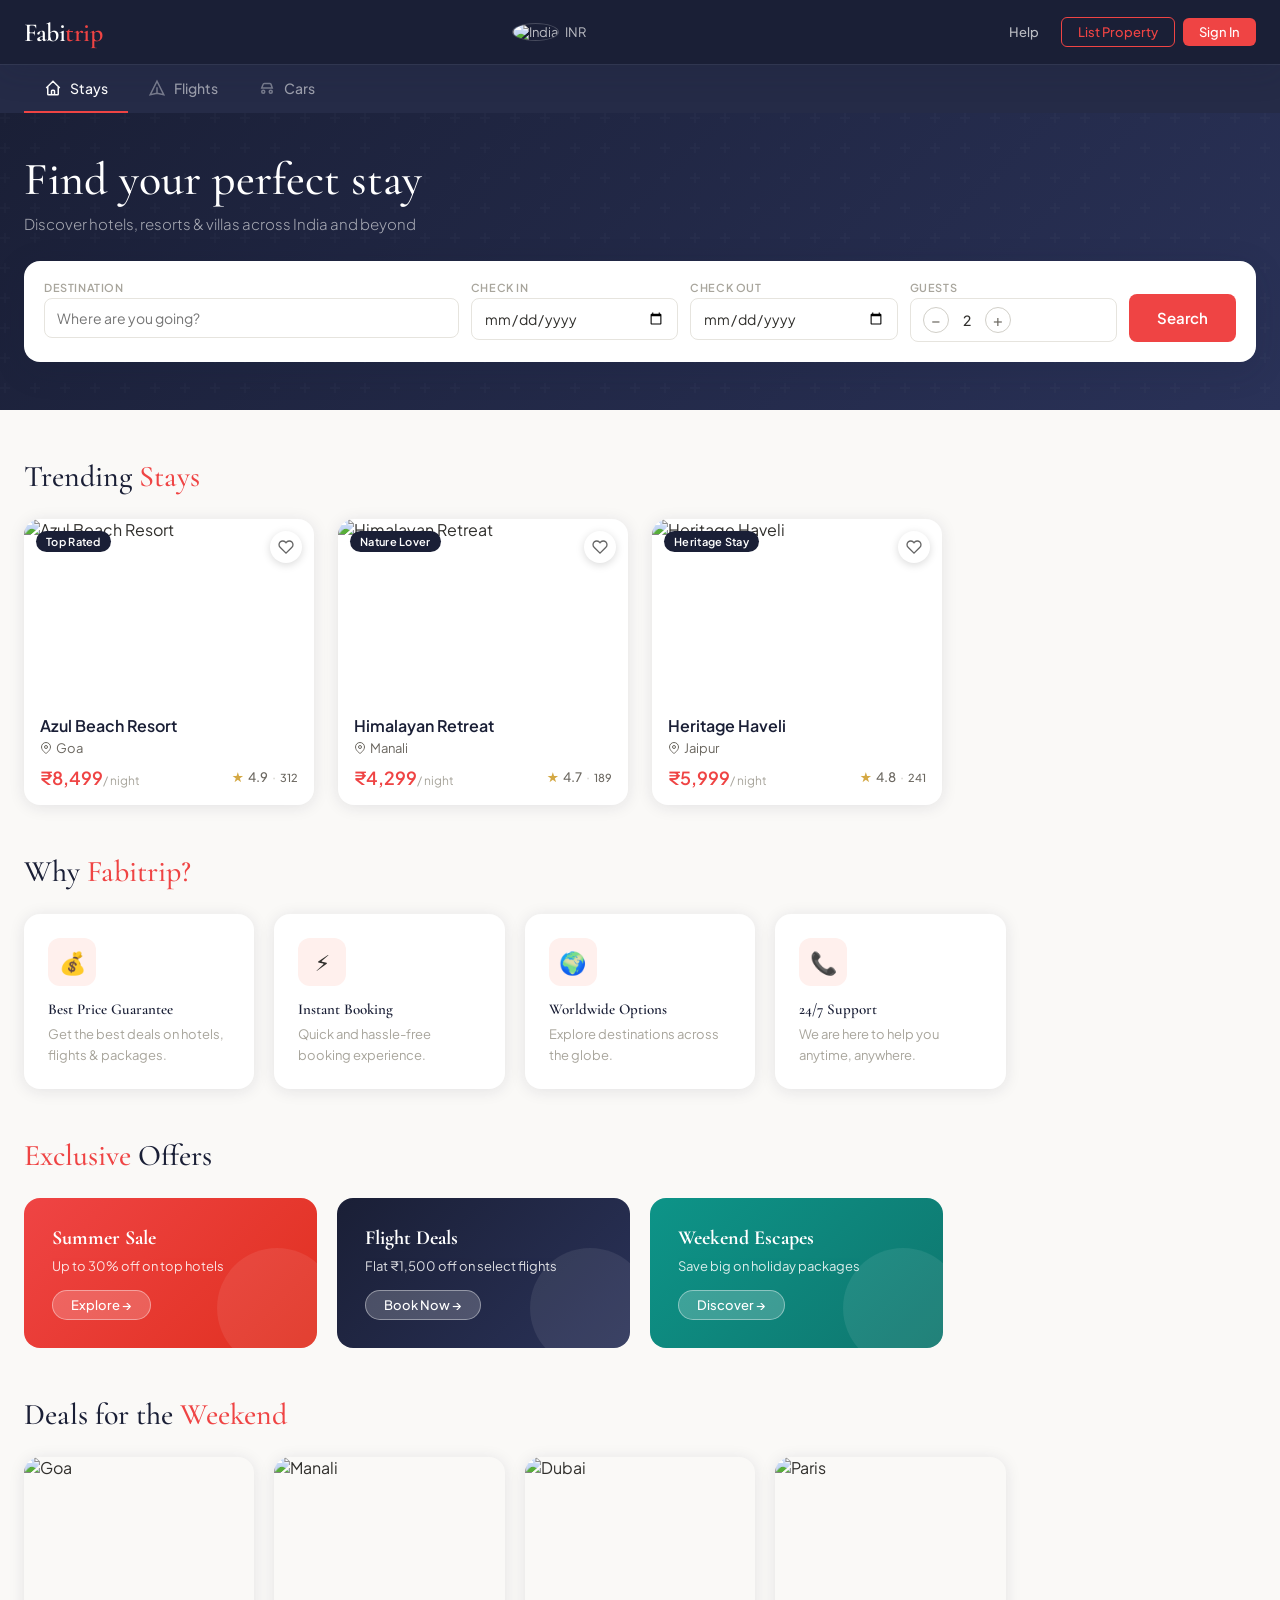
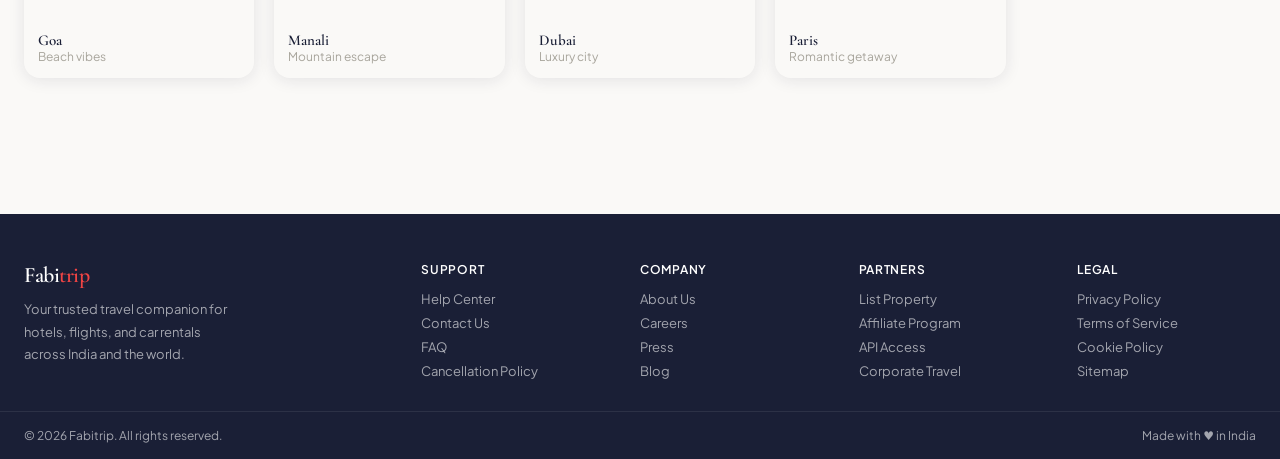
==== main.html @ 4a2791e6 "new added" ====
<!DOCTYPE html>
<html lang="en">
<head>
<meta charset="UTF-8">
<meta name="viewport" content="width=device-width, initial-scale=1.0">
<title>Fabitrip — Explore · Book · Travel</title>
<link rel="preconnect" href="https://fonts.googleapis.com">
<link rel="preconnect" href="https://fonts.gstatic.com" crossorigin>
<link href="https://fonts.googleapis.com/css2?family=Cormorant+Garamond:ital,wght@0,400;0,500;0,600;1,400&family=Plus+Jakarta+Sans:wght@300;400;500;600&display=swap" rel="stylesheet">
<style>
*,*::before,*::after{box-sizing:border-box;margin:0;padding:0}
:root{
  --navy:#1a1f36;--navy-light:#252b47;--coral:#ef4444;--coral-dark:#ef4444;--coral-light:#fff0ed;
  --cream:#faf9f7;--white:#ffffff;--g100:#f4f3f0;--g200:#e6e4de;--g300:#d1cfc8;--g400:#a8a59c;
  --g600:#6b6760;--g800:#302f2c;--gold:#d4a843;--shadow:0 2px 16px rgba(26,31,54,.10);--shadow-lg:0 8px 32px rgba(26,31,54,.16);
  --radius:10px;--radius-lg:16px;--radius-xl:24px;
}
body{font-family:'Plus Jakarta Sans',system-ui,sans-serif;background:var(--cream);color:var(--g800);min-height:100vh}
h1,h2,h3,.serif{font-family:'Cormorant Garamond',Georgia,serif}
a{text-decoration:none;color:inherit}
button{cursor:pointer;font-family:inherit;border:none;background:none}
input,select{font-family:inherit}
img{display:block;max-width:100%}
.hidden{display:none!important}

/* Header */
header{background:var(--navy);position:sticky;top:0;z-index:100;box-shadow:var(--shadow-lg)}
.header-inner{max-width:1280px;margin:0 auto;padding:0 24px;display:flex;align-items:center;justify-content:space-between;height:64px;gap:16px}
.logo{font-family:'Cormorant Garamond',serif;font-size:26px;font-weight:600;color:var(--white);letter-spacing:-0.5px;cursor:pointer}
.logo span{color:var(--coral)}
.header-nav{display:flex;gap:8px;align-items:center}
.header-nav button{color:rgba(255,255,255,.7);font-size:13px;font-weight:500;padding:6px 14px;border-radius:6px;transition:all .2s}
.header-nav button:hover{color:var(--white);background:rgba(255,255,255,.1)}
.btn-outline{border:1.5px solid var(--coral)!important;color:var(--coral)!important;padding:6px 16px!important;border-radius:6px!important}
.btn-outline:hover{background:var(--coral)!important;color:var(--white)!important}
.btn-solid{background:var(--coral)!important;color:var(--white)!important;padding:6px 16px!important;border-radius:6px!important}
.btn-solid:hover{background:var(--coral-dark)!important}
.currency-flag{display:flex;align-items:center;gap:6px;color:rgba(255,255,255,.7);font-size:13px}
.currency-flag img{height:18px;border-radius:50%;border:1px solid rgba(255,255,255,.2)}

/* Tab Bar */
.tab-bar{background:var(--navy-light);border-top:1px solid rgba(255,255,255,.07)}
.tab-inner{max-width:1280px;margin:0 auto;padding:0 24px;display:flex;gap:0}
.tab-btn{display:flex;align-items:center;gap:8px;padding:14px 20px;font-size:14px;font-weight:500;color:rgba(255,255,255,.55);border-bottom:2.5px solid transparent;transition:all .2s;cursor:pointer}
.tab-btn svg{width:18px;height:18px;opacity:.7}
.tab-btn.active{color:var(--white);border-bottom-color:var(--coral)}
.tab-btn.active svg{opacity:1}
.tab-btn:hover:not(.active){color:rgba(255,255,255,.85)}

/* Hero */
.hero{background:linear-gradient(135deg,var(--navy) 0%,#2a3258 100%);padding:40px 24px 48px;position:relative;overflow:hidden}
.hero::before{content:'';position:absolute;inset:0;background:url("data:image/svg+xml,%3Csvg width='60' height='60' viewBox='0 0 60 60' xmlns='http://www.w3.org/2000/svg'%3E%3Cg fill='none' fill-rule='evenodd'%3E%3Cg fill='%23ffffff' fill-opacity='0.02'%3E%3Cpath d='M36 34v-4h-2v4h-4v2h4v4h2v-4h4v-2h-4zm0-30V0h-2v4h-4v2h4v4h2V6h4V4h-4zM6 34v-4H4v4H0v2h4v4h2v-4h4v-2H6zM6 4V0H4v4H0v2h4v4h2V6h4V4H6z'/%3E%3C/g%3E%3C/g%3E%3C/svg%3E")}
.hero-inner{max-width:1280px;margin:0 auto;position:relative}
.hero h1{font-size:clamp(28px,4vw,46px);color:var(--white);font-weight:500;margin-bottom:8px;line-height:1.15}
.hero p{color:rgba(255,255,255,.6);font-size:15px;margin-bottom:28px;font-weight:300}

/* Search Box */
.search-box{background:var(--white);border-radius:var(--radius-lg);padding:20px;box-shadow:var(--shadow-lg)}
.search-row{display:grid;gap:12px}
.search-stays{grid-template-columns:2fr 1fr 1fr 1fr auto}
.search-flights{grid-template-columns:1.2fr 1.2fr 1fr 1fr auto}
.search-cars{grid-template-columns:2fr 1fr 1fr auto}
.field{display:flex;flex-direction:column;gap:4px;position:relative}
.field label{font-size:11px;font-weight:600;color:var(--g400);text-transform:uppercase;letter-spacing:.6px}
.field input,.field select{border:1.5px solid var(--g200);border-radius:8px;padding:10px 12px;font-size:14px;color:var(--g800);outline:none;transition:border-color .2s;width:100%}
.field input:focus,.field select:focus{border-color:var(--coral)}
.guests-ctrl{display:flex;align-items:center;gap:8px;border:1.5px solid var(--g200);border-radius:8px;padding:8px 12px}
.guests-ctrl button{width:26px;height:26px;border-radius:50%;border:1.5px solid var(--g300);font-size:16px;display:flex;align-items:center;justify-content:center;color:var(--g600);transition:all .2s}
.guests-ctrl button:hover{border-color:var(--coral);color:var(--coral)}
.guests-ctrl span{font-size:14px;font-weight:500;min-width:20px;text-align:center}
.search-btn{background:var(--coral);color:var(--white);border-radius:8px;padding:0 28px;font-size:15px;font-weight:600;height:48px;align-self:flex-end;transition:background .2s;white-space:nowrap}
.search-btn:hover{background:var(--coral-dark)}

/* Main content */
.main{max-width:1280px;margin:0 auto;padding:48px 24px}
.section-title{font-size:clamp(22px,3vw,30px);color:var(--navy);margin-bottom:24px;font-weight:500}
.section-title span{color:var(--coral)}

/* Cards Grid */
.cards-grid{display:grid;grid-template-columns:repeat(auto-fill,minmax(280px,1fr));gap:24px;margin-bottom:48px}
.card{background:var(--white);border-radius:var(--radius-lg);overflow:hidden;box-shadow:var(--shadow);transition:transform .25s,box-shadow .25s;cursor:pointer}
.card:hover{transform:translateY(-4px);box-shadow:var(--shadow-lg)}
.card-img{width:100%;height:180px;object-fit:cover;position:relative}
.card-img-wrap{position:relative;overflow:hidden;height:180px}
.card-img-wrap img{width:100%;height:100%;object-fit:cover;transition:transform .4s}
.card:hover .card-img-wrap img{transform:scale(1.05)}
.card-badge{position:absolute;top:12px;left:12px;background:var(--navy);color:var(--white);font-size:11px;font-weight:600;padding:4px 10px;border-radius:20px;letter-spacing:.3px}
.card-fav{position:absolute;top:12px;right:12px;width:32px;height:32px;border-radius:50%;background:var(--white);display:flex;align-items:center;justify-content:center;box-shadow:0 2px 8px rgba(0,0,0,.15);transition:transform .2s;z-index:2}
.card-fav:hover{transform:scale(1.1)}
.card-fav.active svg{fill:var(--coral);stroke:var(--coral)}
.card-body{padding:16px}
.card-name{font-size:16px;font-weight:600;color:var(--navy);margin-bottom:4px;font-family:'Plus Jakarta Sans',sans-serif}
.card-place{font-size:13px;color:var(--g600);display:flex;align-items:center;gap:4px;margin-bottom:10px}
.card-footer{display:flex;align-items:center;justify-content:space-between}
.card-price{font-size:18px;font-weight:600;color:var(--coral)}
.card-price span{font-size:12px;font-weight:400;color:var(--g400)}
.card-rating{display:flex;align-items:center;gap:4px;font-size:13px;font-weight:500;color:var(--g600)}
.star{color:var(--gold)}

/* Results Layout */
.results-layout{display:grid;grid-template-columns:260px 1fr;gap:28px;align-items:start}
.filter-panel{background:var(--white);border-radius:var(--radius-lg);padding:24px;box-shadow:var(--shadow);position:sticky;top:88px}
.filter-title{font-size:16px;font-weight:600;color:var(--navy);margin-bottom:20px;padding-bottom:12px;border-bottom:1.5px solid var(--g200)}
.filter-section{margin-bottom:24px}
.filter-section h4{font-size:12px;font-weight:600;color:var(--g400);text-transform:uppercase;letter-spacing:.6px;margin-bottom:12px}
.filter-range{width:100%;margin-bottom:8px;accent-color:var(--coral)}
.filter-price-display{display:flex;justify-content:space-between;font-size:13px;color:var(--g600)}
.filter-check{display:flex;align-items:center;gap:8px;margin-bottom:8px;cursor:pointer}
.filter-check input[type=checkbox]{accent-color:var(--coral);width:15px;height:15px;cursor:pointer}
.filter-check label{font-size:13px;color:var(--g800);cursor:pointer}
.filter-star-row{display:flex;gap:8px;flex-wrap:wrap}
.star-filter-btn{padding:4px 14px;border-radius:20px;border:1.5px solid var(--g200);font-size:13px;font-weight:500;color:var(--g600);transition:all .2s;cursor:pointer}
.star-filter-btn.active,.star-filter-btn:hover{border-color:var(--coral);color:var(--coral);background:var(--coral-light)}
.clear-filters{width:100%;margin-top:8px;padding:8px;border-radius:8px;border:1.5px solid var(--g200);font-size:13px;color:var(--g600);font-weight:500;transition:all .2s}
.clear-filters:hover{border-color:var(--coral);color:var(--coral)}

/* Sort Bar */
.sort-bar{display:flex;align-items:center;justify-content:space-between;margin-bottom:20px;flex-wrap:wrap;gap:12px}
.results-count{font-size:15px;color:var(--g600)}
.results-count strong{color:var(--navy)}
.sort-select{border:1.5px solid var(--g200);border-radius:8px;padding:8px 12px;font-size:13px;color:var(--g800);outline:none;cursor:pointer;transition:border-color .2s}
.sort-select:focus{border-color:var(--coral)}

/* Detail Modal */
.modal-overlay{position:fixed;inset:0;background:rgba(10,14,30,.65);z-index:200;display:flex;align-items:flex-start;justify-content:center;padding:24px;overflow-y:auto;backdrop-filter:blur(4px)}
.modal{background:var(--white);border-radius:var(--radius-xl);max-width:800px;width:100%;overflow:hidden;box-shadow:0 20px 60px rgba(0,0,0,.3);animation:slideUp .3s ease}
@keyframes slideUp{from{opacity:0;transform:translateY(30px)}to{opacity:1;transform:translateY(0)}}
.modal-img{width:100%;height:280px;object-fit:cover}
.modal-body{padding:28px}
.modal-header{display:flex;align-items:flex-start;justify-content:space-between;margin-bottom:16px}
.modal-name{font-size:26px;font-weight:500;color:var(--navy);line-height:1.2}
.modal-place{color:var(--g600);font-size:15px;margin-top:4px}
.modal-price-block{text-align:right}
.modal-price{font-size:28px;font-weight:600;color:var(--coral)}
.modal-price-sub{font-size:12px;color:var(--g400);margin-top:2px}
.modal-rating{display:flex;align-items:center;gap:6px;margin-bottom:20px}
.modal-rating .badge{background:var(--navy);color:var(--white);padding:4px 10px;border-radius:6px;font-size:13px;font-weight:600}
.modal-desc{font-size:15px;color:var(--g600);line-height:1.7;margin-bottom:24px}
.amenities-grid{display:grid;grid-template-columns:repeat(auto-fill,minmax(140px,1fr));gap:10px;margin-bottom:28px}
.amenity{display:flex;align-items:center;gap:8px;background:var(--g100);border-radius:8px;padding:8px 12px;font-size:13px;color:var(--g800)}
.amenity svg{width:16px;height:16px;color:var(--coral);flex-shrink:0}
.modal-actions{display:flex;gap:12px}
.modal-close{position:absolute;top:20px;right:20px;width:36px;height:36px;border-radius:50%;background:var(--white);box-shadow:0 2px 12px rgba(0,0,0,.15);display:flex;align-items:center;justify-content:center;color:var(--g800);font-size:18px;z-index:10;transition:all .2s}
.modal-close:hover{background:var(--g100)}
.modal-img-wrap{position:relative}
.btn-primary{background:var(--coral);color:var(--white);border-radius:8px;padding:12px 28px;font-size:15px;font-weight:600;transition:background .2s;border:none;cursor:pointer}
.btn-primary:hover{background:var(--coral-dark)}
.btn-secondary{background:var(--white);color:var(--navy);border-radius:8px;padding:12px 28px;font-size:15px;font-weight:600;border:1.5px solid var(--g200);transition:all .2s;cursor:pointer}
.btn-secondary:hover{border-color:var(--navy)}

/* Booking Form */
.booking-form{max-width:560px;margin:0 auto}
.booking-form h2{font-size:26px;color:var(--navy);margin-bottom:6px}
.booking-form .sub{color:var(--g600);font-size:14px;margin-bottom:28px}
.form-row{display:grid;grid-template-columns:1fr 1fr;gap:14px;margin-bottom:14px}
.form-group{display:flex;flex-direction:column;gap:6px;margin-bottom:14px}
.form-group label{font-size:12px;font-weight:600;color:var(--g400);text-transform:uppercase;letter-spacing:.5px}
.form-group input,.form-group select{border:1.5px solid var(--g200);border-radius:8px;padding:11px 14px;font-size:14px;color:var(--g800);outline:none;transition:border-color .2s}
.form-group input:focus,.form-group select:focus{border-color:var(--coral)}
.booking-summary{background:var(--g100);border-radius:var(--radius-lg);padding:20px;margin-bottom:24px}
.booking-summary h4{font-size:14px;font-weight:600;color:var(--navy);margin-bottom:14px}
.summary-row{display:flex;justify-content:space-between;font-size:14px;color:var(--g600);margin-bottom:8px}
.summary-row.total{font-weight:600;color:var(--navy);font-size:16px;padding-top:10px;border-top:1.5px solid var(--g200);margin-top:6px}
.back-btn{display:flex;align-items:center;gap:6px;color:var(--g600);font-size:14px;font-weight:500;margin-bottom:24px;cursor:pointer;transition:color .2s}
.back-btn:hover{color:var(--coral)}

/* Confirmation */
.confirm-screen{text-align:center;padding:60px 24px;max-width:480px;margin:0 auto}
.confirm-icon{width:80px;height:80px;border-radius:50%;background:#e8f8ef;display:flex;align-items:center;justify-content:center;margin:0 auto 24px}
.confirm-screen h2{font-size:30px;color:var(--navy);margin-bottom:12px}
.confirm-screen p{color:var(--g600);line-height:1.7;margin-bottom:8px}
.booking-ref{background:var(--g100);border-radius:10px;padding:16px;font-size:18px;font-weight:600;color:var(--navy);letter-spacing:2px;margin:20px 0}

/* Why Section */
.why-grid{display:grid;grid-template-columns:repeat(auto-fill,minmax(220px,1fr));gap:20px;margin-bottom:48px}
.why-card{background:var(--white);border-radius:var(--radius-lg);padding:24px;box-shadow:var(--shadow);transition:box-shadow .2s}
.why-card:hover{box-shadow:var(--shadow-lg)}
.why-icon{width:48px;height:48px;border-radius:12px;background:var(--coral-light);display:flex;align-items:center;justify-content:center;margin-bottom:14px}
.why-card h3{font-size:15px;font-weight:600;color:var(--navy);margin-bottom:6px}
.why-card p{font-size:13px;color:var(--g400);line-height:1.6}

/* Offers */
.offers-grid{display:grid;grid-template-columns:repeat(auto-fill,minmax(280px,1fr));gap:20px;margin-bottom:48px}
.offer-card{border-radius:var(--radius-lg);padding:28px;color:var(--white);position:relative;overflow:hidden}
.offer-card::before{content:'';position:absolute;right:-20px;bottom:-20px;width:120px;height:120px;border-radius:50%;background:rgba(255,255,255,.08)}
.offer-card h3{font-size:20px;font-family:'Cormorant Garamond',serif;margin-bottom:8px}
.offer-card p{font-size:13px;opacity:.85;margin-bottom:16px}
.offer-card .offer-btn{display:inline-block;background:rgba(255,255,255,.2);border:1px solid rgba(255,255,255,.4);padding:6px 18px;border-radius:20px;font-size:13px;font-weight:500;cursor:pointer;transition:background .2s}
.offer-card .offer-btn:hover{background:rgba(255,255,255,.35)}
.bg-coral{background:linear-gradient(135deg,#ef4444,#e03020)}
.bg-navy{background:linear-gradient(135deg,#1a1f36,#2a3258)}
.bg-teal{background:linear-gradient(135deg,#0d9488,#0f766e)}

/* Weekend Deals */
.weekend-grid{display:grid;grid-template-columns:repeat(auto-fill,minmax(220px,1fr));gap:20px;margin-bottom:48px}
.dest-card{border-radius:var(--radius-lg);overflow:hidden;box-shadow:var(--shadow);cursor:pointer;transition:transform .25s,box-shadow .25s;position:relative}
.dest-card:hover{transform:translateY(-3px);box-shadow:var(--shadow-lg)}
.dest-card img{width:100%;height:160px;object-fit:cover;display:block;transition:transform .4s}
.dest-card:hover img{transform:scale(1.07)}
.dest-card .dest-info{padding:14px}
.dest-card h3{font-size:15px;font-weight:600;color:var(--navy)}
.dest-card p{font-size:12px;color:var(--g400)}

/* Footer */
footer{background:var(--navy);color:rgba(255,255,255,.6);margin-top:40px}
.footer-inner{max-width:1280px;margin:0 auto;padding:48px 24px 24px;display:grid;grid-template-columns:2fr repeat(4,1fr);gap:40px}
.footer-brand .logo{font-size:22px;margin-bottom:10px;display:block}
.footer-brand p{font-size:13px;line-height:1.7;max-width:220px}
.footer-col h4{font-size:12px;font-weight:600;text-transform:uppercase;letter-spacing:.7px;color:var(--white);margin-bottom:14px}
.footer-col ul{list-style:none}
.footer-col li{font-size:13px;margin-bottom:8px;cursor:pointer;transition:color .2s}
.footer-col li:hover{color:var(--white)}
.footer-bottom{max-width:1280px;margin:0 auto;padding:16px 24px;border-top:1px solid rgba(255,255,255,.08);display:flex;justify-content:space-between;align-items:center;flex-wrap:wrap;gap:8px}
.footer-bottom p{font-size:12px}

/* Toast */
.toast{position:fixed;bottom:28px;left:50%;transform:translateX(-50%);background:var(--navy);color:var(--white);padding:12px 24px;border-radius:8px;font-size:14px;font-weight:500;z-index:999;opacity:0;transition:opacity .3s;pointer-events:none}
.toast.show{opacity:1}

/* Responsive */
@media(max-width:900px){
  .search-stays,.search-flights,.search-cars{grid-template-columns:1fr 1fr}
  .search-btn{grid-column:1/-1}
  .results-layout{grid-template-columns:1fr}
  .filter-panel{position:static}
  .footer-inner{grid-template-columns:repeat(2,1fr)}
  .footer-brand{grid-column:1/-1}
}
@media(max-width:600px){
  .header-nav .btn-outline,.currency-flag{display:none}
  .search-stays,.search-flights,.search-cars{grid-template-columns:1fr}
  .form-row{grid-template-columns:1fr}
  .modal-header{flex-direction:column;gap:12px}
  .modal-price-block{text-align:left}
}

/* View transitions */
.view{animation:fadeIn .3s ease}
@keyframes fadeIn{from{opacity:0;transform:translateY(8px)}to{opacity:1;transform:translateY(0)}}

/* Empty state */
.empty-state{text-align:center;padding:60px 20px;color:var(--g400)}
.empty-state svg{margin:0 auto 16px;opacity:.4}
.empty-state h3{font-size:18px;color:var(--g600);margin-bottom:8px}
</style>
</head>
<body>

<!-- Header -->
<header>
  <div class="header-inner">
    <div class="logo" onclick="goHome()">Fabi<span>trip</span></div>
    <div class="currency-flag">
      <img src="https://flagcdn.com/w40/in.png" alt="India">
      <span>INR</span>
    </div>
    <nav class="header-nav">
      <button onclick="showToast('Help Centre coming soon!')">Help</button>
      <button class="btn-outline" onclick="showToast('List your property feature coming soon!')">List Property</button>
      <button class="btn-solid" onclick="showToast('Sign in coming soon!')">Sign In</button>
    </nav>
  </div>
</header>

<!-- Tab Bar -->
<div class="tab-bar">
  <div class="tab-inner">
    <button class="tab-btn active" id="tab-stays" onclick="switchTab('stays')">
      <svg viewBox="0 0 24 24" fill="none" stroke="currentColor" stroke-width="2"><path d="M3 12l2-2m0 0l7-7 7 7M5 10v10a1 1 0 001 1h3m10-11l2 2m-2-2v10a1 1 0 01-1 1h-3m-6 0a1 1 0 001-1v-4a1 1 0 011-1h2a1 1 0 011 1v4a1 1 0 001 1m-6 0h6"/></svg>
      Stays
    </button>
    <button class="tab-btn" id="tab-flights" onclick="switchTab('flights')">
      <svg viewBox="0 0 24 24" fill="none" stroke="currentColor" stroke-width="2"><path d="M12 19l9 2-9-18-9 18 9-2zm0 0v-8"/></svg>
      Flights
    </button>
    <button class="tab-btn" id="tab-cars" onclick="switchTab('cars')">
      <svg viewBox="0 0 24 24" fill="none" stroke="currentColor" stroke-width="2"><path d="M9 17a2 2 0 11-4 0 2 2 0 014 0zm10 0a2 2 0 11-4 0 2 2 0 014 0zm-14-5h14l-1.7-5.1A2 2 0 0015.4 6H8.6a2 2 0 00-1.9 1.4L5 12z"/></svg>
      Cars
    </button>
  </div>
</div>

<!-- App Root -->
<div id="app"></div>

<!-- Toast -->
<div class="toast" id="toast"></div>

<script>
// ============================================================
// DATA
// ============================================================
const stays = [
  {id:'s1',name:'Azul Beach Resort',place:'Goa',type:'Resort',price:8499,rating:4.9,reviews:312,img:'https://images.unsplash.com/photo-1610641818989-c2051b5e2cfd?w=600',badge:'Top Rated',desc:'A stunning beachfront resort nestled among swaying palms, offering breathtaking ocean views and world-class amenities. Perfect for romantic getaways and family vacations alike.',amenities:['Swimming Pool','Free WiFi','Spa','Restaurant','Beach Access','Bar','Air Conditioning','Parking'],nights:1},
  {id:'s2',name:'Himalayan Retreat',place:'Manali',type:'Boutique',price:4299,rating:4.7,reviews:189,img:'https://images.unsplash.com/photo-1501785888041-af3ef285b470?w=600',badge:'Nature Lover',desc:'A cozy mountain sanctuary tucked between snow-capped peaks and cedar forests. Wake up to panoramic Himalayan views and enjoy bonfires under the stars.',amenities:['Mountain Views','Bonfire','Trekking','Free WiFi','Restaurant','Heating','Room Service','Parking'],nights:1},
  {id:'s3',name:'Heritage Haveli',place:'Jaipur',type:'Heritage',price:5999,rating:4.8,reviews:241,img:'https://images.unsplash.com/photo-1564501049412-61c2a3083791?w=600',badge:'Heritage Stay',desc:'Step back in time at this magnificent 18th-century haveli restored to its former glory. Intricate frescoes, arched corridors, and royal hospitality define every moment.',amenities:['Heritage Architecture','Rooftop Restaurant','Cultural Shows','Free WiFi','Spa','Swimming Pool','Guided Tours','Airport Transfer'],nights:1},
  {id:'s4',name:'Coorg Plantation Bungalow',place:'Coorg',type:'Villa',price:3799,rating:4.6,reviews:156,img:'https://images.unsplash.com/photo-1596386461350-326ccb383e9f?w=600',badge:'Eco Stay',desc:'Immerse yourself in lush coffee and spice plantations in the Scotland of India. A serene villa stay with nature walks, coffee tastings, and misty mornings.',amenities:['Plantation Walks','Coffee Tasting','Private Garden','Free WiFi','Organic Meals','Cycling','Bird Watching','Pool'],nights:1},
  {id:'s5',name:'Burj Al Arab Tower',place:'Dubai',type:'Luxury',price:45000,rating:5.0,reviews:524,img:'https://images.unsplash.com/photo-1512453979798-5ea266f8880c?w=600',badge:'Ultra Luxury',desc:'The world\'s most iconic hotel experience. Unmatched opulence with private butler service, gold-leaf interiors, and your own helipad. Redefine what luxury means.',amenities:['Private Butler','Helipad','Multiple Restaurants','Infinity Pool','Private Beach','Spa','Rolls Royce Transfer','Yacht Charter'],nights:1},
  {id:'s6',name:'Le Marais Boutique',place:'Paris',type:'Boutique',price:22000,rating:4.8,reviews:398,img:'https://images.unsplash.com/photo-1499856871958-5b9627545d1a?w=600',badge:'City Gem',desc:'A charming Haussmann-era hotel in the heart of Paris\'s most fashionable neighbourhood. Exquisite French decor, neighbourhood cafés, and the Eiffel Tower minutes away.',amenities:['City Centre','Free WiFi','Concierge','Breakfast Included','Bar','Rooftop Terrace','Metro Access','Luggage Storage'],nights:1},
];

const flights = [
  {id:'f1',name:'IndiGo',place:'Delhi → Mumbai',type:'Domestic',price:4200,rating:4.5,reviews:2341,img:'https://images.unsplash.com/photo-1436491865332-7a61a109cc05?w=600',badge:'Non-stop',desc:'IndiGo 6E-501 • DEP 06:15 • ARR 08:30 • Duration 2h 15m • Airbus A320neo • On-time performance 94%',amenities:['Non-stop','Snacks on Board','USB Charging','Web Check-in','Extra Legroom Available','6E Connect WiFi','Flexi Fare','Zero Cancellation'],nights:0,from:'Delhi',to:'Mumbai',duration:'2h 15m'},
  {id:'f2',name:'Air India',place:'Kolkata → Delhi',type:'Domestic',price:5800,rating:4.3,reviews:1876,img:'https://images.unsplash.com/photo-1504198453319-5ce911bafcde?w=600',badge:'Full Service',desc:'AI-401 • DEP 09:00 • ARR 11:15 • Duration 2h 15m • Boeing 787 Dreamliner • Full meal service included',amenities:['Full Meal Service','Extra Baggage','Entertainment','USB Charging','Miles Program','Complimentary Drinks','Recliner Seats','On-Time Guarantee'],nights:0,from:'Kolkata',to:'Delhi',duration:'2h 15m'},
  {id:'f3',name:'SpiceJet',place:'Bangalore → Goa',type:'Domestic',price:3900,rating:4.2,reviews:987,img:'https://images.unsplash.com/photo-1493238792000-8113da705763?w=600',badge:'Budget',desc:'SG-101 • DEP 14:30 • ARR 15:45 • Duration 1h 15m • Boeing 737-800 • Best budget option on this route',amenities:['Budget Friendly','Punctual','Snacks Available','Window Seats','Web Check-in','Priority Boarding','SpiceMax Option','Flexi Booking'],nights:0,from:'Bangalore',to:'Goa',duration:'1h 15m'},
  {id:'f4',name:'Vistara',place:'Hyderabad → Chennai',type:'Domestic',price:4500,rating:4.7,reviews:1432,img:'https://images.unsplash.com/photo-1540962351504-03099e0a754b?w=600',badge:'Premium',desc:'UK-891 • DEP 07:00 • ARR 08:15 • Duration 1h 15m • Airbus A321 • Premium economy experience at economy price',amenities:['Premium Service','Gourmet Snacks','Wider Seats','Priority Boarding','Club Vistara Miles','Entertainment','Extra Baggage','Lounge Access'],nights:0,from:'Hyderabad',to:'Chennai',duration:'1h 15m'},
  {id:'f5',name:'Emirates',place:'Mumbai → Dubai',type:'International',price:18500,rating:4.9,reviews:4521,img:'https://images.unsplash.com/photo-1569629743817-70d8db6c323b?w=600',badge:'Award Winner',desc:'EK-502 • DEP 23:45 • ARR 02:00+1 • Duration 3h 15m • Boeing 777-300ER • 5-star airline experience',amenities:['ICE Entertainment','Gourmet Dining','Bar Onboard','Skywards Miles','Generous Baggage','Lie-flat Business','Lounge Access','Chauffeur Drive'],nights:0,from:'Mumbai',to:'Dubai',duration:'3h 15m'},
  {id:'f6',name:'Air France',place:'Delhi → Paris',type:'International',price:55000,rating:4.8,reviews:2987,img:'https://images.unsplash.com/photo-1436491865332-7a61a109cc05?w=600',badge:'Premium',desc:'AF-226 • DEP 02:15 • ARR 08:30 • Duration 9h 15m • Airbus A350-900 • Direct flight with premium French service',amenities:['Direct Flight','Premium Cuisine','Flying Blue Miles','Entertainment','Generous Baggage','Business Upgrade','Lounge Access','Priority Service'],nights:0,from:'Delhi',to:'Paris',duration:'9h 15m'},
];

const cars = [
  {id:'c1',name:'Maruti Swift Dzire',place:'₹1,200/day',type:'Sedan',price:1200,rating:4.5,reviews:432,img:'https://images.unsplash.com/photo-1552519507-da3b142c6e3d?w=600',badge:'Best Seller',desc:'India\'s most trusted sedan for city and highway drives. Fuel-efficient, comfortable, and reliable. Perfect for solo travelers and couples.',amenities:['Air Conditioning','Bluetooth Music','GPS Navigation','4 Seats','Unlimited KMs','Fuel Efficient','24/7 Roadside','Full Insurance'],nights:0},
  {id:'c2',name:'Hyundai Creta',place:'₹2,200/day',type:'SUV',price:2200,rating:4.7,reviews:312,img:'https://images.unsplash.com/photo-1549924231-f129b911e442?w=600',badge:'Top SUV',desc:'The quintessential Indian SUV for all terrains. Spacious, powerful, and stylish. Ideal for family road trips and mountain adventures.',amenities:['Sunroof','Apple CarPlay','6 Airbags','5 Seats','Cruise Control','360 Camera','Wireless Charging','Full Insurance'],nights:0},
  {id:'c3',name:'Toyota Innova Crysta',place:'₹3,500/day',type:'MPV',price:3500,rating:4.8,reviews:276,img:'https://images.unsplash.com/photo-1502877338535-766e1452684a?w=600',badge:'Family Pick',desc:'The ultimate family hauler trusted by millions. 7 seats, massive boot space, and diesel efficiency for long road trips across India.',amenities:['7 Seats','Rear AC','Large Boot','GPS','Captain Seats','USB Ports','Full Insurance','Driver Optional'],nights:0},
  {id:'c4',name:'BMW 5 Series',place:'₹8,500/day',type:'Luxury',price:8500,rating:4.9,reviews:124,img:'https://images.unsplash.com/photo-1555215695-3004980ad54e?w=600',badge:'Luxury Ride',desc:'The pinnacle of executive travel. Arrive in style with the iconic BMW 5 Series. Perfect for business meetings and special occasions.',amenities:['Leather Seats','HUD Display','Harman Kardon','5 Seats','Adaptive Cruise','Ambient Lighting','360 Camera','Chauffeur Option'],nights:0},
  {id:'c5',name:'Tata Nexon EV',place:'₹1,800/day',type:'Electric',price:1800,rating:4.6,reviews:198,img:'https://images.unsplash.com/photo-1593941707882-a5bba14938c7?w=600',badge:'Eco Choice',desc:'Drive the future today. India\'s #1 electric SUV with 450km range per charge. Zero emissions, cutting-edge tech, and full savings on fuel.',amenities:['450km Range','Fast Charging','Sunroof','Connected Car','5 Seats','ADAS Safety','Wireless CarPlay','Full Insurance'],nights:0},
  {id:'c6',name:'Mahindra Thar',place:'₹2,800/day',type:'Adventure',price:2800,rating:4.6,reviews:221,img:'https://images.unsplash.com/photo-1519641471654-76ce0107ad1b?w=600',badge:'Adventure',desc:'For those who live off the beaten path. The legendary Thar conquers every terrain from beaches to mountain passes. Born for adventure.',amenities:['4WD Mode','Convertible Top','Off-road Ready','4 Seats','High Ground Clearance','Rock Crawl Mode','GPS','Full Insurance'],nights:0},
];

const destinations = [
  {name:'Goa',desc:'Beach vibes',img:'https://images.unsplash.com/photo-1507525428034-b723cf961d3e?w=400'},
  {name:'Manali',desc:'Mountain escape',img:'https://images.unsplash.com/photo-1501785888041-af3ef285b470?w=400'},
  {name:'Dubai',desc:'Luxury city',img:'https://images.unsplash.com/photo-1512453979798-5ea266f8880c?w=400'},
  {name:'Paris',desc:'Romantic getaway',img:'https://images.unsplash.com/photo-1499856871958-5b9627545d1a?w=400'},
];

// ============================================================
// STATE
// ============================================================
const S = {
  view: 'home',
  tab: 'stays',
  search: {destination:'',checkIn:'',checkOut:'',guests:2,from:'',to:'',date:'',cls:'Economy',pickup:'',pickupDate:'',pickupTime:''},
  filters: {maxPrice:60000,rating:0,types:[],amenities:[]},
  sort: 'popularity',
  selectedItem: null,
  showDetail: false,
  wishlist: new Set(),
  bookingData: {},
  bookingRef: '',
};

function getData(){return S.tab==='stays'?stays:S.tab==='flights'?flights:cars}

function getFiltered(){
  let data = getData();
  if(S.filters.maxPrice < 60000) data = data.filter(d=>d.price <= S.filters.maxPrice);
  if(S.filters.rating > 0) data = data.filter(d=>d.rating >= S.filters.rating);
  if(S.filters.types.length > 0) data = data.filter(d=>S.filters.types.includes(d.type));
  if(S.sort==='price_asc') data = [...data].sort((a,b)=>a.price-b.price);
  else if(S.sort==='price_desc') data = [...data].sort((a,b)=>b.price-a.price);
  else if(S.sort==='rating') data = [...data].sort((a,b)=>b.rating-a.rating);
  return data;
}

// ============================================================
// RENDER ENGINE
// ============================================================
function render(){
  const app = document.getElementById('app');
  if(S.showDetail) renderDetail();
  else if(S.view==='home') app.innerHTML = renderHome();
  else if(S.view==='results') app.innerHTML = renderResults();
  else if(S.view==='booking') app.innerHTML = renderBooking();
  else if(S.view==='confirmation') app.innerHTML = renderConfirmation();
  attachEvents();
}

// ============================================================
// HOME VIEW
// ============================================================
function renderHome(){
  return `
  <div class="view">
  <div class="hero">
    <div class="hero-inner">
      <h1>${S.tab==='stays'?'Find your perfect stay':S.tab==='flights'?'Fly anywhere in the world':'Find the perfect rental car'}</h1>
      <p>${S.tab==='stays'?'Discover hotels, resorts & villas across India and beyond':S.tab==='flights'?'Compare flights from top airlines at the best prices':'Explore destinations with top-quality rental cars'}</p>
      ${renderSearchForm()}
    </div>
  </div>
  <div class="main">
    <h2 class="section-title">${S.tab==='stays'?'Trending <span>Stays</span>':S.tab==='flights'?'Popular <span>Flights</span>':'Top <span>Car Rentals</span>'}</h2>
    <div class="cards-grid">${getData().slice(0,3).map(renderCard).join('')}</div>
    <h2 class="section-title">Why <span>Fabitrip?</span></h2>
    <div class="why-grid">
      ${[['💰','Best Price Guarantee','Get the best deals on hotels, flights & packages.'],
         ['⚡','Instant Booking','Quick and hassle-free booking experience.'],
         ['🌍','Worldwide Options','Explore destinations across the globe.'],
         ['📞','24/7 Support','We are here to help you anytime, anywhere.']].map(([icon,title,desc])=>`
        <div class="why-card"><div class="why-icon" style="font-size:22px">${icon}</div><h3>${title}</h3><p>${desc}</p></div>`).join('')}
    </div>
    <h2 class="section-title"><span>Exclusive</span> Offers</h2>
    <div class="offers-grid">
      <div class="offer-card bg-coral"><h3>Summer Sale</h3><p>Up to 30% off on top hotels</p><span class="offer-btn" onclick="switchTab('stays');doSearch()">Explore →</span></div>
      <div class="offer-card bg-navy"><h3>Flight Deals</h3><p>Flat ₹1,500 off on select flights</p><span class="offer-btn" onclick="switchTab('flights');doSearch()">Book Now →</span></div>
      <div class="offer-card bg-teal"><h3>Weekend Escapes</h3><p>Save big on holiday packages</p><span class="offer-btn" onclick="doSearch()">Discover →</span></div>
    </div>
    <h2 class="section-title">Deals for the <span>Weekend</span></h2>
    <div class="weekend-grid">
      ${destinations.map(d=>`
        <div class="dest-card" onclick="searchDestination('${d.name}')">
          <img src="${d.img}&auto=format" alt="${d.name}" loading="lazy">
          <div class="dest-info"><h3>${d.name}</h3><p>${d.desc}</p></div>
        </div>`).join('')}
    </div>
  </div>
  ${renderFooter()}
  </div>`;
}

// ============================================================
// SEARCH FORM
// ============================================================
function renderSearchForm(){
  if(S.tab==='stays'){
    return `<div class="search-box"><div class="search-row search-stays">
      <div class="field"><label>Destination</label><input id="s-dest" placeholder="Where are you going?" value="${S.search.destination}"></div>
      <div class="field"><label>Check In</label><input id="s-in" type="date" value="${S.search.checkIn}"></div>
      <div class="field"><label>Check Out</label><input id="s-out" type="date" value="${S.search.checkOut}"></div>
      <div class="field"><label>Guests</label><div class="guests-ctrl"><button onclick="changeGuests(-1)">−</button><span id="g-count">${S.search.guests}</span><button onclick="changeGuests(1)">+</button></div></div>
      <button class="search-btn" onclick="doSearch()">Search</button>
    </div></div>`;
  }
  if(S.tab==='flights'){
    return `<div class="search-box"><div class="search-row search-flights">
      <div class="field"><label>From</label><input id="f-from" placeholder="City or airport" value="${S.search.from}"></div>
      <div class="field"><label>To</label><input id="f-to" placeholder="City or airport" value="${S.search.to}"></div>
      <div class="field"><label>Date</label><input id="f-date" type="date" value="${S.search.date}"></div>
      <div class="field"><label>Class</label><select id="f-cls"><option ${S.search.cls==='Economy'?'selected':''}>Economy</option><option ${S.search.cls==='Business'?'selected':''}>Business</option><option ${S.search.cls==='First'?'selected':''}>First Class</option></select></div>
      <button class="search-btn" onclick="doSearch()">Search Flights</button>
    </div></div>`;
  }
  return `<div class="search-box"><div class="search-row search-cars">
    <div class="field"><label>Pick-up Location</label><input id="c-pickup" placeholder="City or airport" value="${S.search.pickup}"></div>
    <div class="field"><label>Pick-up Date</label><input id="c-date" type="date" value="${S.search.pickupDate}"></div>
    <div class="field"><label>Pick-up Time</label><input id="c-time" type="time" value="${S.search.pickupTime}"></div>
    <button class="search-btn" onclick="doSearch()">Search Cars</button>
  </div></div>`;
}

// ============================================================
// CARD
// ============================================================
function renderCard(item,full=false){
  const isFav = S.wishlist.has(item.id);
  const priceLabel = S.tab==='stays' ? `<span>/ night</span>` : S.tab==='flights' ? `` : `<span>/ day</span>`;
  return `
  <div class="card" onclick="openDetail('${item.id}')">
    <div class="card-img-wrap">
      <img src="${item.img}&auto=format" alt="${item.name}" loading="lazy">
      <span class="card-badge">${item.badge}</span>
      <button class="card-fav ${isFav?'active':''}" onclick="toggleFav(event,'${item.id}')">
        <svg width="16" height="16" viewBox="0 0 24 24" fill="${isFav?'currentColor':'none'}" stroke="currentColor" stroke-width="2" style="color:${isFav?'#f05537':'#666'}"><path d="M20.84 4.61a5.5 5.5 0 0 0-7.78 0L12 5.67l-1.06-1.06a5.5 5.5 0 0 0-7.78 7.78l1.06 1.06L12 21.23l7.78-7.78 1.06-1.06a5.5 5.5 0 0 0 0-7.78z"/></svg>
      </button>
    </div>
    <div class="card-body">
      <div class="card-name">${item.name}</div>
      <div class="card-place">
        <svg width="12" height="12" viewBox="0 0 24 24" fill="none" stroke="currentColor" stroke-width="2"><path d="M21 10c0 7-9 13-9 13s-9-6-9-13a9 9 0 0 1 18 0z"/><circle cx="12" cy="10" r="3"/></svg>
        ${item.place}
      </div>
      <div class="card-footer">
        <div class="card-price">₹${item.price.toLocaleString('en-IN')}${priceLabel}</div>
        <div class="card-rating"><span class="star">★</span>${item.rating} <span style="color:var(--g300)">·</span> <span style="font-size:11px">${item.reviews}</span></div>
      </div>
    </div>
  </div>`;
}

// ============================================================
// RESULTS VIEW
// ============================================================
function renderResults(){
  const filtered = getFiltered();
  const allTypes = [...new Set(getData().map(d=>d.type))];
  const maxP = S.tab==='stays'?60000:S.tab==='flights'?70000:12000;
  return `
  <div class="view">
  <div class="hero" style="padding:24px">
    <div class="hero-inner">
      ${renderSearchForm()}
    </div>
  </div>
  <div class="main">
    <div class="results-layout">
      <aside class="filter-panel">
        <div class="filter-title">Filters</div>
        <div class="filter-section">
          <h4>Max Price <span style="color:var(--coral)">₹${Number(S.filters.maxPrice).toLocaleString('en-IN')}</span></h4>
          <input type="range" class="filter-range" min="0" max="${maxP}" step="500" value="${S.filters.maxPrice}" id="price-range" oninput="updatePriceFilter(this.value)">
          <div class="filter-price-display"><span>₹0</span><span>₹${maxP.toLocaleString('en-IN')}</span></div>
        </div>
        <div class="filter-section">
          <h4>Min Rating</h4>
          <div class="filter-star-row">
            ${[0,4,4.5,4.7,5].map(r=>`<button class="star-filter-btn ${S.filters.rating===r?'active':''}" onclick="setRating(${r})">${r===0?'All':'★'+r+'+'}</button>`).join('')}
          </div>
        </div>
        <div class="filter-section">
          <h4>Type</h4>
          ${allTypes.map(t=>`
            <label class="filter-check">
              <input type="checkbox" ${S.filters.types.includes(t)?'checked':''} onchange="toggleType('${t}')">
              <label>${t}</label>
            </label>`).join('')}
        </div>
        <button class="clear-filters" onclick="clearFilters()">Clear All Filters</button>
      </aside>
      <div>
        <div class="sort-bar">
          <div class="results-count"><strong>${filtered.length}</strong> results found</div>
          <select class="sort-select" onchange="setSort(this.value)">
            <option value="popularity" ${S.sort==='popularity'?'selected':''}>Most Popular</option>
            <option value="price_asc" ${S.sort==='price_asc'?'selected':''}>Price: Low to High</option>
            <option value="price_desc" ${S.sort==='price_desc'?'selected':''}>Price: High to Low</option>
            <option value="rating" ${S.sort==='rating'?'selected':''}>Highest Rated</option>
          </select>
        </div>
        ${filtered.length===0?`<div class="empty-state">
          <svg width="60" height="60" viewBox="0 0 24 24" fill="none" stroke="currentColor" stroke-width="1.5"><circle cx="11" cy="11" r="8"/><path d="m21 21-4.35-4.35"/></svg>
          <h3>No results found</h3><p>Try adjusting your filters</p>
          <button class="btn-secondary" style="margin:16px auto 0;display:block" onclick="clearFilters()">Clear Filters</button>
        </div>`:
        `<div class="cards-grid">${filtered.map(item=>renderCard(item,true)).join('')}</div>`}
      </div>
    </div>
  </div>
  ${renderFooter()}
  </div>`;
}

// ============================================================
// DETAIL MODAL
// ============================================================
function renderDetail(){
  const item = S.selectedItem;
  if(!item) return;
  const app = document.getElementById('app');
  const priceLabel = S.tab==='stays'?'/ night':S.tab==='flights'?'one way':'/ day';
  const isFav = S.wishlist.has(item.id);
  const detailHtml = `
  <div class="modal-overlay" id="modal-overlay" onclick="closeDetailOnBg(event)">
    <div class="modal" style="margin-top:20px;margin-bottom:20px">
      <div class="modal-img-wrap" style="position:relative">
        <img class="modal-img" src="${item.img}&w=800&auto=format" alt="${item.name}">
        <button class="modal-close" onclick="closeDetail()">✕</button>
        <span class="card-badge" style="position:absolute;bottom:16px;left:16px;font-size:13px">${item.badge}</span>
      </div>
      <div class="modal-body">
        <div class="modal-header">
          <div>
            <div class="modal-name">${item.name}</div>
            <div class="modal-place">
              <svg width="14" height="14" viewBox="0 0 24 24" fill="none" stroke="currentColor" stroke-width="2" style="display:inline;vertical-align:middle"><path d="M21 10c0 7-9 13-9 13s-9-6-9-13a9 9 0 0 1 18 0z"/><circle cx="12" cy="10" r="3"/></svg>
              ${item.place} · ${item.type}
            </div>
          </div>
          <div class="modal-price-block">
            <div class="modal-price">₹${item.price.toLocaleString('en-IN')}</div>
            <div class="modal-price-sub">${priceLabel}</div>
          </div>
        </div>
        <div class="modal-rating">
          <span class="badge">★ ${item.rating}</span>
          <span style="color:var(--g400);font-size:14px">${item.reviews} reviews · Excellent</span>
        </div>
        <p class="modal-desc">${item.desc}</p>
        <h4 style="font-size:14px;font-weight:600;color:var(--navy);margin-bottom:12px">${S.tab==='stays'?'Amenities':S.tab==='flights'?'Included Features':'Car Features'}</h4>
        <div class="amenities-grid">
          ${item.amenities.map(a=>`<div class="amenity">
            <svg width="16" height="16" viewBox="0 0 24 24" fill="none" stroke="currentColor" stroke-width="2"><polyline points="20 6 9 17 4 12"/></svg>
            ${a}
          </div>`).join('')}
        </div>
        <div class="modal-actions">
          <button class="btn-primary" onclick="goToBooking()">Book Now</button>
          <button class="btn-secondary ${isFav?'':''}'" onclick="toggleFavModal('${item.id}')">
            ${isFav?'❤️ Saved':'♡ Save'}
          </button>
          <button class="btn-secondary" onclick="showToast('Share link copied!')">Share</button>
        </div>
      </div>
    </div>
  </div>`;
  app.insertAdjacentHTML('beforeend', detailHtml);
}

// ============================================================
// BOOKING VIEW
// ============================================================
function renderBooking(){
  const item = S.selectedItem;
  const priceLabel = S.tab==='stays'?'/ night':S.tab==='flights'?'one way':'/ day';
  const nights = S.tab==='stays'?2:1;
  const taxes = Math.round(item.price * nights * 0.12);
  const total = item.price * nights + taxes;
  return `
  <div class="view">
  <div class="main">
    <div class="booking-form">
      <div class="back-btn" onclick="openDetail('${item.id}')">
        ← Back to details
      </div>
      <h2>Complete Your Booking</h2>
      <p class="sub">You're booking <strong>${item.name}</strong> in ${item.place}</p>
      <div class="booking-summary">
        <h4>Booking Summary</h4>
        <div class="summary-row"><span>${item.name}</span><span>₹${item.price.toLocaleString('en-IN')} ${priceLabel}</span></div>
        ${S.tab==='stays'?`<div class="summary-row"><span>Duration</span><span>${nights} nights</span></div>`:''}
        <div class="summary-row"><span>Taxes & Fees (12%)</span><span>₹${taxes.toLocaleString('en-IN')}</span></div>
        <div class="summary-row total"><span>Total</span><span>₹${total.toLocaleString('en-IN')}</span></div>
      </div>
      <div class="form-row">
        <div class="form-group"><label>First Name</label><input id="b-fname" placeholder="John" value="${S.bookingData.fname||''}"></div>
        <div class="form-group"><label>Last Name</label><input id="b-lname" placeholder="Doe" value="${S.bookingData.lname||''}"></div>
      </div>
      <div class="form-group"><label>Email Address</label><input id="b-email" type="email" placeholder="john@example.com" value="${S.bookingData.email||''}"></div>
      <div class="form-group"><label>Mobile Number</label><input id="b-phone" type="tel" placeholder="+91 9876543210" value="${S.bookingData.phone||''}"></div>
      ${S.tab==='stays'?`
      <div class="form-row">
        <div class="form-group"><label>Check In</label><input id="b-in" type="date" value="${S.search.checkIn}"></div>
        <div class="form-group"><label>Check Out</label><input id="b-out" type="date" value="${S.search.checkOut}"></div>
      </div>`:S.tab==='flights'?`<div class="form-group"><label>Travel Date</label><input id="b-date" type="date" value="${S.search.date}"></div>
      <div class="form-group"><label>Passport / ID Number</label><input id="b-passport" placeholder="A1234567" value="${S.bookingData.passport||''}"></div>`:`
      <div class="form-group"><label>Driver's License Number</label><input id="b-license" placeholder="DL-1234567890123" value="${S.bookingData.license||''}"></div>`}
      <h4 style="font-size:14px;font-weight:600;color:var(--navy);margin:20px 0 14px">Payment Details</h4>
      <div class="form-group"><label>Card Number</label><input id="b-card" placeholder="1234 5678 9012 3456" maxlength="19" oninput="formatCard(this)"></div>
      <div class="form-row">
        <div class="form-group"><label>Expiry</label><input id="b-exp" placeholder="MM/YY" maxlength="5"></div>
        <div class="form-group"><label>CVV</label><input id="b-cvv" placeholder="123" maxlength="3" type="password"></div>
      </div>
      <button class="btn-primary" style="width:100%;margin-top:8px;padding:14px" onclick="confirmBooking()">
        Pay ₹${total.toLocaleString('en-IN')} Securely
      </button>
      <p style="text-align:center;font-size:12px;color:var(--g400);margin-top:12px">🔒 256-bit SSL encryption · Your data is safe</p>
    </div>
  </div>
  ${renderFooter()}
  </div>`;
}

// ============================================================
// CONFIRMATION VIEW
// ============================================================
function renderConfirmation(){
  return `
  <div class="view">
  <div class="main">
    <div class="confirm-screen">
      <div class="confirm-icon">
        <svg width="40" height="40" viewBox="0 0 24 24" fill="none" stroke="#16a34a" stroke-width="2.5"><polyline points="20 6 9 17 4 12"/></svg>
      </div>
      <h2>Booking Confirmed!</h2>
      <p>Your booking has been confirmed. A confirmation has been sent to your email.</p>
      <div class="booking-ref">${S.bookingRef}</div>
      <p style="font-size:13px">Keep this reference number for your records.</p>
      <div style="display:flex;gap:12px;justify-content:center;margin-top:28px;flex-wrap:wrap">
        <button class="btn-primary" onclick="goHome()">Back to Home</button>
        <button class="btn-secondary" onclick="showToast('Booking details sent to email!')">Email Details</button>
      </div>
    </div>
  </div>
  ${renderFooter()}
  </div>`;
}

// ============================================================
// FOOTER
// ============================================================
function renderFooter(){
  return `
  <footer>
    <div class="footer-inner">
      <div class="footer-brand">
        <span class="logo">Fabi<span>trip</span></span>
        <p>Your trusted travel companion for hotels, flights, and car rentals across India and the world.</p>
      </div>
      ${[['Support',['Help Center','Contact Us','FAQ','Cancellation Policy']],
         ['Company',['About Us','Careers','Press','Blog']],
         ['Partners',['List Property','Affiliate Program','API Access','Corporate Travel']],
         ['Legal',['Privacy Policy','Terms of Service','Cookie Policy','Sitemap']]].map(([h,items])=>`
        <div class="footer-col">
          <h4>${h}</h4>
          <ul>${items.map(i=>`<li onclick="showToast('${i} coming soon!')">${i}</li>`).join('')}</ul>
        </div>`).join('')}
    </div>
    <div class="footer-bottom">
      <p>© 2026 Fabitrip. All rights reserved.</p>
      <p>Made with ♥ in India</p>
    </div>
  </footer>`;
}

// ============================================================
// ACTIONS
// ============================================================
function switchTab(tab){
  S.tab = tab;
  S.view = 'home';
  S.showDetail = false;
  document.querySelectorAll('.tab-btn').forEach(b=>b.classList.remove('active'));
  document.getElementById('tab-'+tab).classList.add('active');
  render();
}

function changeGuests(delta){
  S.search.guests = Math.max(1, Math.min(10, S.search.guests + delta));
  const el = document.getElementById('g-count');
  if(el) el.textContent = S.search.guests;
}

function readSearchInputs(){
  if(S.tab==='stays'){
    S.search.destination = document.getElementById('s-dest')?.value || S.search.destination;
    S.search.checkIn = document.getElementById('s-in')?.value || '';
    S.search.checkOut = document.getElementById('s-out')?.value || '';
  } else if(S.tab==='flights'){
    S.search.from = document.getElementById('f-from')?.value || S.search.from;
    S.search.to = document.getElementById('f-to')?.value || S.search.to;
    S.search.date = document.getElementById('f-date')?.value || '';
    S.search.cls = document.getElementById('f-cls')?.value || 'Economy';
  } else {
    S.search.pickup = document.getElementById('c-pickup')?.value || S.search.pickup;
    S.search.pickupDate = document.getElementById('c-date')?.value || '';
    S.search.pickupTime = document.getElementById('c-time')?.value || '';
  }
}

function doSearch(){
  readSearchInputs();
  S.view = 'results';
  S.showDetail = false;
  S.filters = {maxPrice:S.tab==='stays'?60000:S.tab==='flights'?70000:12000,rating:0,types:[],amenities:[]};
  S.sort = 'popularity';
  render();
  window.scrollTo(0,0);
}

function searchDestination(dest){
  S.search.destination = dest;
  doSearch();
}

function openDetail(id){
  S.selectedItem = getData().find(d=>d.id===id) || S.selectedItem;
  S.showDetail = true;
  // Re-render base first if needed
  if(S.view==='home') document.getElementById('app').innerHTML = renderHome();
  else document.getElementById('app').innerHTML = renderResults();
  renderDetail();
  attachEvents();
  document.body.style.overflow = 'hidden';
}

function closeDetail(){
  S.showDetail = false;
  document.body.style.overflow = '';
  document.getElementById('modal-overlay')?.remove();
}

function closeDetailOnBg(e){
  if(e.target.id==='modal-overlay') closeDetail();
}

function goToBooking(){
  closeDetail();
  S.view = 'booking';
  S.showDetail = false;
  document.body.style.overflow = '';
  render();
  window.scrollTo(0,0);
}

function goHome(){
  S.view = 'home';
  S.showDetail = false;
  document.body.style.overflow = '';
  render();
  window.scrollTo(0,0);
}

function toggleFav(event, id){
  event.stopPropagation();
  if(S.wishlist.has(id)){S.wishlist.delete(id);showToast('Removed from wishlist');}
  else{S.wishlist.add(id);showToast('Added to wishlist ❤️');}
  render();
}

function toggleFavModal(id){
  if(S.wishlist.has(id)){S.wishlist.delete(id);showToast('Removed from wishlist');}
  else{S.wishlist.add(id);showToast('Added to wishlist ❤️');}
}

function updatePriceFilter(val){
  S.filters.maxPrice = parseInt(val);
  document.querySelector('.filter-price-display')?.querySelectorAll('span')[0];
  const display = document.querySelector('.filter-section h4[id]');
  // Update display inline
  const h4s = document.querySelectorAll('.filter-section h4');
  if(h4s[0]) h4s[0].innerHTML = `Max Price <span style="color:var(--coral)">₹${Number(val).toLocaleString('en-IN')}</span>`;
  updateResultsCount();
}

function updateResultsCount(){
  const filtered = getFiltered();
  const el = document.querySelector('.results-count');
  if(el) el.innerHTML = `<strong>${filtered.length}</strong> results found`;
  const grid = document.querySelector('.cards-grid');
  if(grid) grid.innerHTML = filtered.map(item=>renderCard(item,true)).join('');
  attachCardEvents();
}

function setRating(r){
  S.filters.rating = r;
  document.querySelectorAll('.star-filter-btn').forEach(b=>b.classList.remove('active'));
  event.target.classList.add('active');
  updateResultsCount();
}

function toggleType(type){
  if(S.filters.types.includes(type)) S.filters.types = S.filters.types.filter(t=>t!==type);
  else S.filters.types.push(type);
  updateResultsCount();
}

function clearFilters(){
  S.filters = {maxPrice:S.tab==='stays'?60000:S.tab==='flights'?70000:12000,rating:0,types:[],amenities:[]};
  render();
}

function setSort(val){
  S.sort = val;
  updateResultsCount();
}

function confirmBooking(){
  const fname = document.getElementById('b-fname')?.value;
  const lname = document.getElementById('b-lname')?.value;
  const email = document.getElementById('b-email')?.value;
  const card = document.getElementById('b-card')?.value;
  if(!fname||!lname||!email||!card){showToast('Please fill all required fields');return;}
  if(card.replace(/\s/g,'').length < 16){showToast('Please enter a valid card number');return;}
  S.bookingData = {fname,lname,email};
  S.bookingRef = 'FT' + Date.now().toString().slice(-8).toUpperCase();
  S.view = 'confirmation';
  render();
  window.scrollTo(0,0);
}

function formatCard(input){
  let v = input.value.replace(/\D/g,'').substring(0,16);
  input.value = v.replace(/(.{4})/g,'$1 ').trim();
}

function showToast(msg){
  const t = document.getElementById('toast');
  t.textContent = msg;
  t.classList.add('show');
  setTimeout(()=>t.classList.remove('show'),2500);
}

function attachEvents(){
  attachCardEvents();
}

function attachCardEvents(){
  document.querySelectorAll('.card').forEach(card=>{
    card.addEventListener('click', function(e){
      if(!e.target.closest('.card-fav')) return;
    });
  });
}

// Init
render();
</script>
</body>
</html>
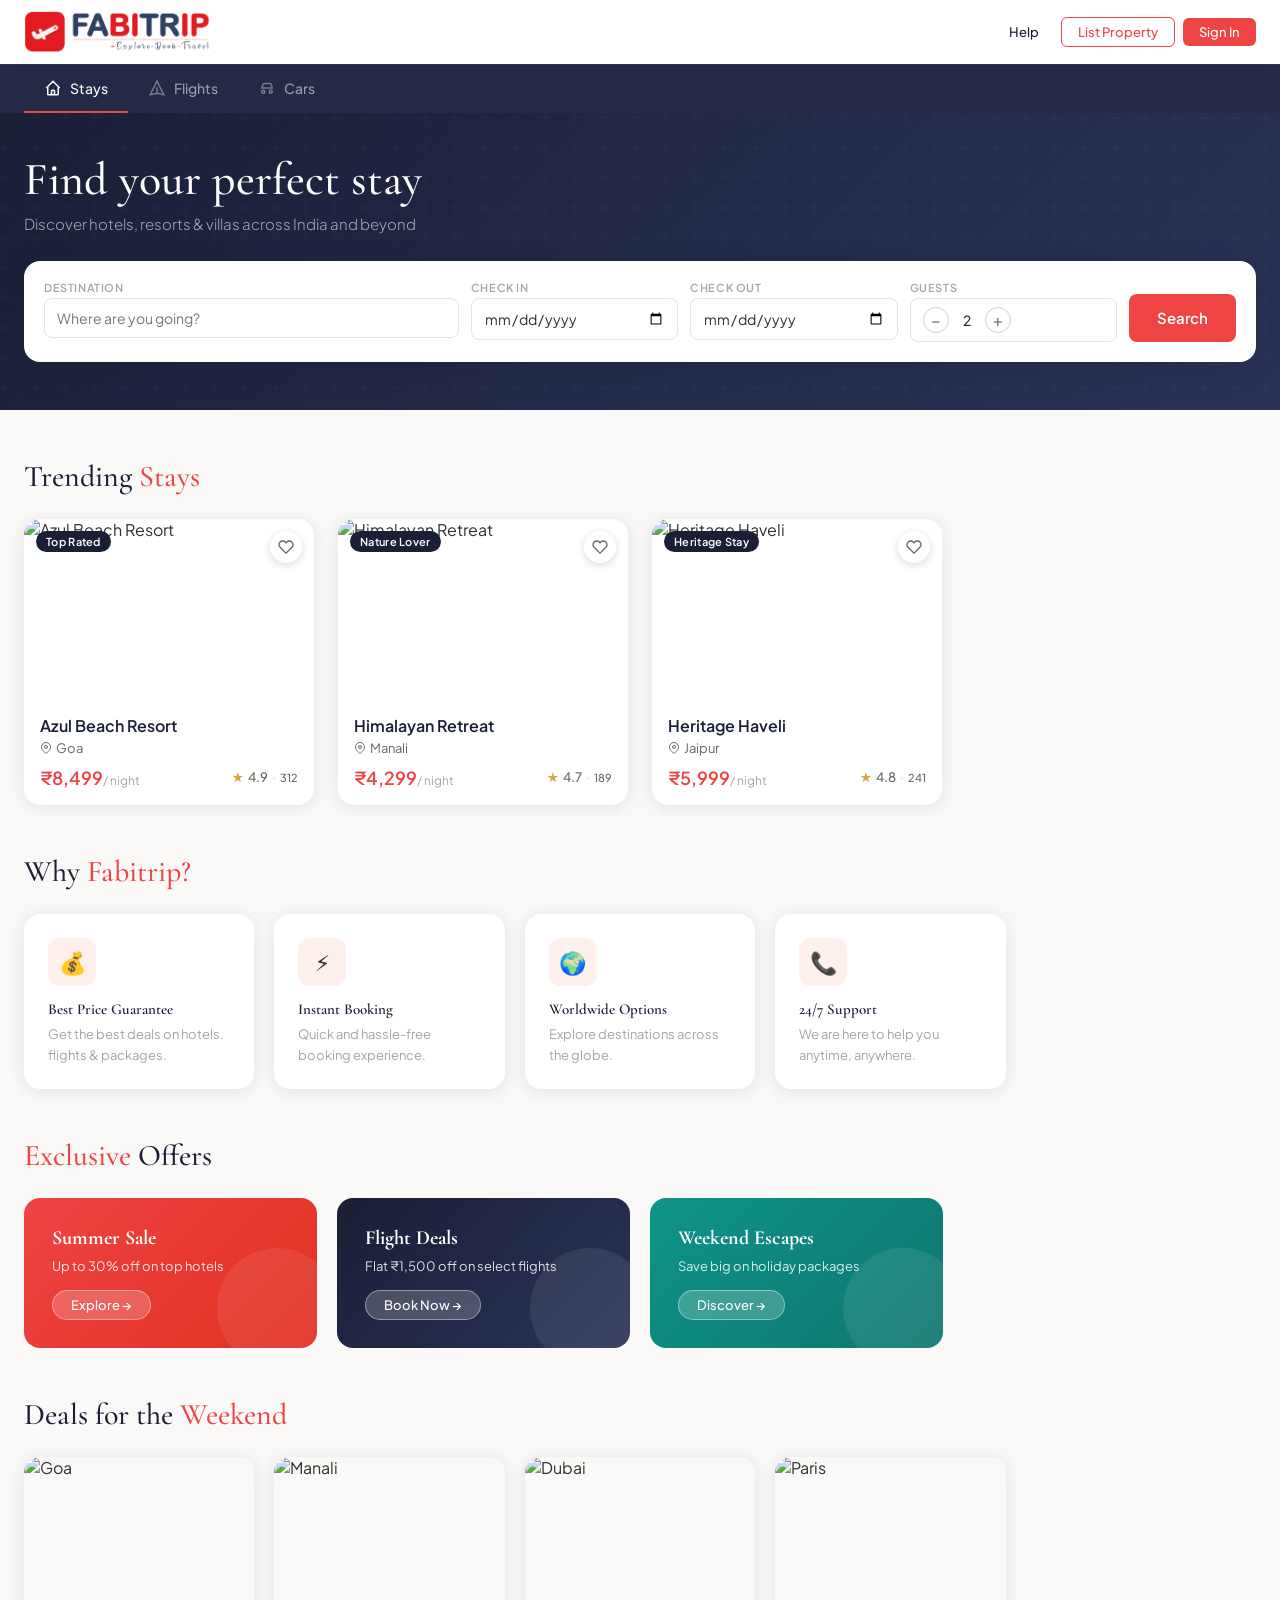
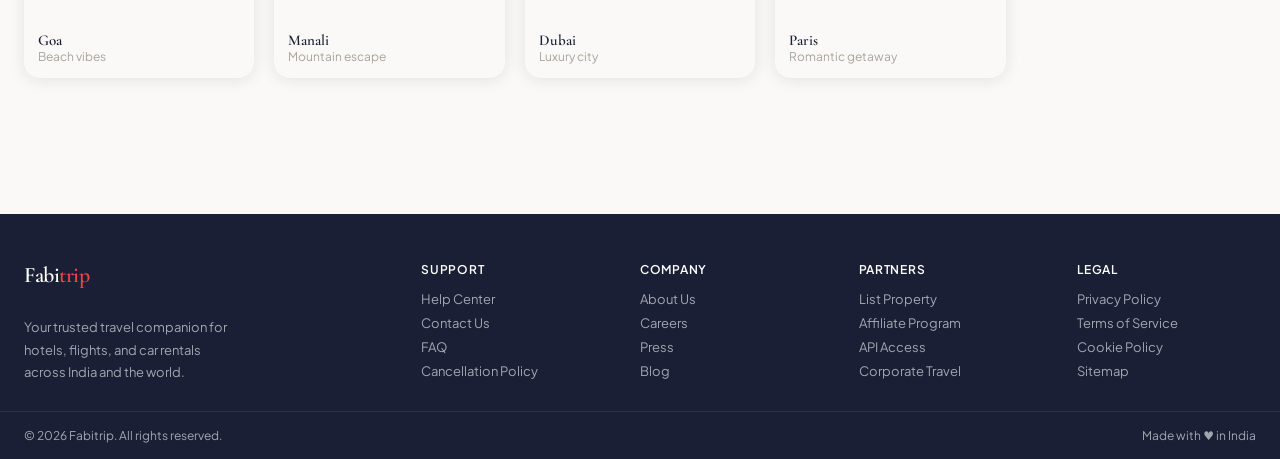
==== commit 091f23f3: "Update main.html" ====
--- a/main.html
+++ b/main.html
@@ -4,6 +4,7 @@
 <meta charset="UTF-8">
 <meta name="viewport" content="width=device-width, initial-scale=1.0">
 <title>Fabitrip — Explore · Book · Travel</title>
+<link rel="icon" type="image/x-icon" href="assets/favicon.png">
 <link rel="preconnect" href="https://fonts.googleapis.com">
 <link rel="preconnect" href="https://fonts.gstatic.com" crossorigin>
 <link href="https://fonts.googleapis.com/css2?family=Cormorant+Garamond:ital,wght@0,400;0,500;0,600;1,400&family=Plus+Jakarta+Sans:wght@300;400;500;600&display=swap" rel="stylesheet">
@@ -24,12 +25,12 @@
 .hidden{display:none!important}
 
 /* Header */
-header{background:var(--navy);position:sticky;top:0;z-index:100;box-shadow:var(--shadow-lg)}
+header{background:var(--white);position:sticky;top:0;z-index:100;box-shadow:var(--shadow-lg)}
 .header-inner{max-width:1280px;margin:0 auto;padding:0 24px;display:flex;align-items:center;justify-content:space-between;height:64px;gap:16px}
-.logo{font-family:'Cormorant Garamond',serif;font-size:26px;font-weight:600;color:var(--white);letter-spacing:-0.5px;cursor:pointer}
+.logo{font-family:'Cormorant Garamond',serif;font-size:26px;font-weight:600;color:var(--white);letter-spacing:-0.5px;cursor:pointer; height: 44px;}
 .logo span{color:var(--coral)}
 .header-nav{display:flex;gap:8px;align-items:center}
-.header-nav button{color:rgba(255,255,255,.7);font-size:13px;font-weight:500;padding:6px 14px;border-radius:6px;transition:all .2s}
+.header-nav button{color:var(--navy);font-size:13px;font-weight:500;padding:6px 14px;border-radius:6px;transition:all .2s}
 .header-nav button:hover{color:var(--white);background:rgba(255,255,255,.1)}
 .btn-outline{border:1.5px solid var(--coral)!important;color:var(--coral)!important;padding:6px 16px!important;border-radius:6px!important}
 .btn-outline:hover{background:var(--coral)!important;color:var(--white)!important}
@@ -249,11 +250,11 @@
 <!-- Header -->
 <header>
   <div class="header-inner">
-    <div class="logo" onclick="goHome()">Fabi<span>trip</span></div>
-    <div class="currency-flag">
+    <img src="assets/logo.png" class="logo h-8">
+    <!-- <div class="currency-flag">
       <img src="https://flagcdn.com/w40/in.png" alt="India">
       <span>INR</span>
-    </div>
+    </div> -->
     <nav class="header-nav">
       <button onclick="showToast('Help Centre coming soon!')">Help</button>
       <button class="btn-outline" onclick="showToast('List your property feature coming soon!')">List Property</button>
